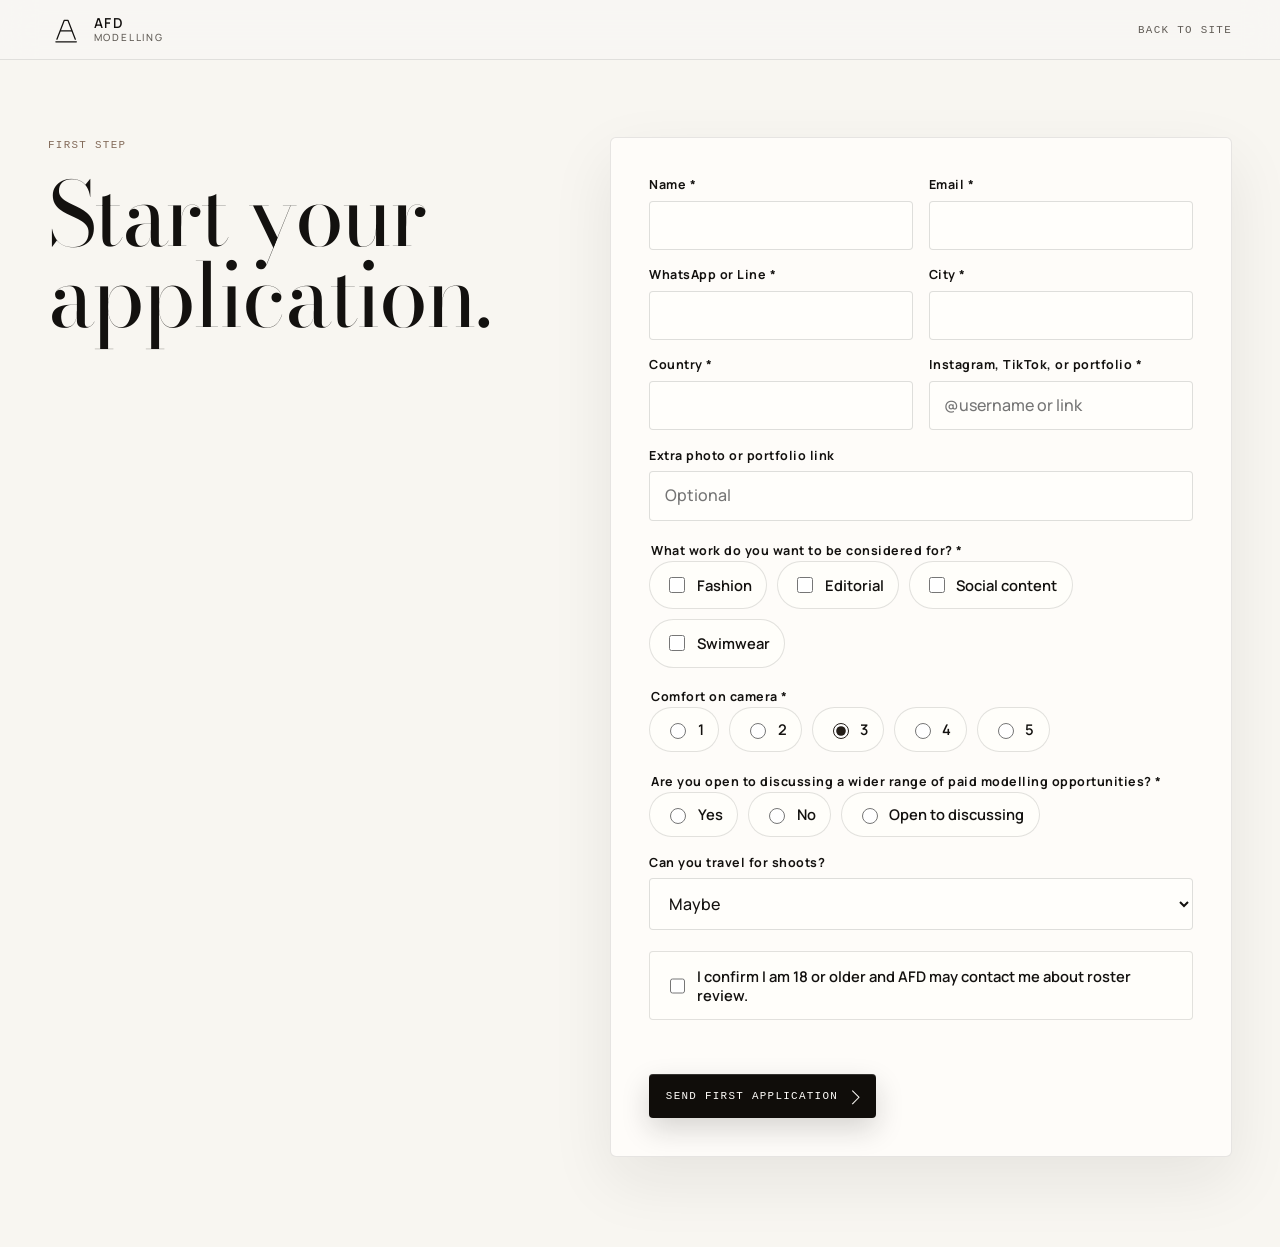
==== apply/index.html @ dd289fd5 "Remove application footnote" ====
<!doctype html>
<html lang="en">
  <head>
    <meta charset="utf-8" />
    <meta name="viewport" content="width=device-width, initial-scale=1" />
    <title>Start Your Application | AFD Modelling</title>
    <meta
      name="description"
      content="Start a short private application for the AFD Modelling roster. Takes about 60 seconds."
    />
    <meta property="og:title" content="Start Your Application | AFD Modelling" />
    <meta
      property="og:description"
      content="Send contact details, location, socials, and the modelling work you want to be considered for."
    />
    <meta property="og:type" content="website" />
    <script async src="https://www.googletagmanager.com/gtag/js?id=G-JN998S4FR6"></script>
    <script>
      window.dataLayer = window.dataLayer || [];
      function gtag() {
        dataLayer.push(arguments);
      }
      gtag("js", new Date());
      gtag("config", "G-JN998S4FR6");
    </script>
    <link rel="preconnect" href="https://fonts.googleapis.com" />
    <link rel="preconnect" href="https://fonts.gstatic.com" crossorigin />
    <link
      href="https://fonts.googleapis.com/css2?family=Bodoni+Moda:opsz,wght@6..96,500;6..96,600&family=Manrope:wght@400;500;600;700&display=swap"
      rel="stylesheet"
    />
    <link rel="stylesheet" href="../styles.css?v=lead-form" />
  </head>
  <body class="application-page">
    <a class="skip-link" href="#application-form">Skip to form</a>

    <header class="site-header" aria-label="Application navigation">
      <nav class="nav-shell application-nav">
        <a class="brand" href="../" aria-label="AFD Modelling home">
          <svg class="brand-mark" viewBox="0 0 64 64" aria-hidden="true">
            <path d="M17 50 31 14h7l14 36" />
            <path d="M24 34h21" />
            <path d="M15 55h39" />
          </svg>
          <span>
            <strong>AFD</strong>
            <small>Modelling</small>
          </span>
        </a>

        <div class="nav-actions">
          <a class="text-link" href="../">Back to site</a>
        </div>
      </nav>
    </header>

    <main class="application-shell">
      <section class="application-intro" aria-labelledby="apply-title">
        <p class="kicker">First step</p>
        <h1 id="apply-title">Start your application.</h1>
      </section>

      <section class="application-panel" aria-labelledby="form-title">
        <form
          id="application-form"
          class="lead-form"
          action="https://docs.google.com/forms/d/e/1FAIpQLSeE1DC8n8UpSep2PqP_bSqdcH5NI6pu5IWo3qezEb0fUZCfqw/formResponse"
          method="POST"
          target="afd-submit-frame"
          novalidate
        >
          <input type="hidden" name="fvv" value="1" />
          <input type="hidden" name="partialResponse" value='[null,null,"-738834209123340570"]' />
          <input type="hidden" name="pageHistory" value="0" />
          <input type="hidden" name="fbzx" value="-738834209123340570" />
          <input type="hidden" name="submissionTimestamp" value="-1" />
          <input type="hidden" name="entry.1042708588" value="Yes" />
          <input type="hidden" name="entry.1062810293" data-location-field />
          <input type="hidden" name="entry.1720834154_sentinel" />

          <div class="field-grid">
            <label class="form-field">
              <span>Name *</span>
              <input name="entry.1805060100" autocomplete="name" required />
            </label>

            <label class="form-field">
              <span>Email *</span>
              <input name="entry.443918261" type="email" autocomplete="email" required />
            </label>

            <label class="form-field">
              <span>WhatsApp or Line *</span>
              <input name="entry.1389442767" autocomplete="tel" required />
            </label>

            <label class="form-field">
              <span>City *</span>
              <input name="city" autocomplete="address-level2" required />
            </label>

            <label class="form-field">
              <span>Country *</span>
              <input name="country" autocomplete="country-name" required />
            </label>

            <label class="form-field">
              <span>Instagram, TikTok, or portfolio *</span>
              <input name="entry.49493842" inputmode="url" placeholder="@username or link" required />
            </label>
          </div>

          <label class="form-field form-field-wide">
            <span>Extra photo or portfolio link</span>
            <input name="entry.266439194" inputmode="url" placeholder="Optional" />
          </label>

          <fieldset class="choice-field">
            <legend>What work do you want to be considered for? *</legend>
            <label><input type="checkbox" name="entry.1720834154" value="Fashion" /> Fashion</label>
            <label><input type="checkbox" name="entry.1720834154" value="Editorial" /> Editorial</label>
            <label><input type="checkbox" name="entry.1720834154" value="Social media influencer videos" /> Social content</label>
            <label><input type="checkbox" name="entry.1720834154" value="Swimwear" /> Swimwear</label>
          </fieldset>

          <fieldset class="choice-field compact-choice">
            <legend>Comfort on camera *</legend>
            <label><input type="radio" name="entry.1772006111" value="1" required /> 1</label>
            <label><input type="radio" name="entry.1772006111" value="2" /> 2</label>
            <label><input type="radio" name="entry.1772006111" value="3" checked /> 3</label>
            <label><input type="radio" name="entry.1772006111" value="4" /> 4</label>
            <label><input type="radio" name="entry.1772006111" value="5" /> 5</label>
          </fieldset>

          <fieldset class="choice-field discussion-choice">
            <legend>Are you open to discussing a wider range of paid modelling opportunities? *</legend>
            <label><input type="radio" name="wider_opportunities" value="Yes" required /> Yes</label>
            <label><input type="radio" name="wider_opportunities" value="No" /> No</label>
            <label><input type="radio" name="wider_opportunities" value="Open to discussing" /> Open to discussing</label>
          </fieldset>

          <label class="form-field form-field-wide">
            <span>Can you travel for shoots?</span>
            <select name="entry.895753629">
              <option value="Maybe">Maybe</option>
              <option value="Yes">Yes</option>
              <option value="No">No</option>
            </select>
          </label>

          <label class="consent-check">
            <input type="checkbox" name="age_confirmed" required />
            <span>I confirm I am 18 or older and AFD may contact me about roster review.</span>
          </label>

          <p class="form-error" id="form-error" role="alert"></p>

          <button class="button form-submit" type="submit">Send first application</button>
        </form>

        <div class="form-success" id="form-success" aria-live="polite" hidden>
          <p class="kicker">Application sent</p>
          <h2>We have your first details.</h2>
          <p>If your look fits the roster, AFD will contact you privately for the next step.</p>
          <a class="text-link" href="../">Return to site</a>
        </div>

        <iframe class="submit-frame" name="afd-submit-frame" title="Application submission"></iframe>
      </section>
    </main>

    <script src="apply.js?v=lead-form"></script>
  </body>
</html>
---- styles.css ----
:root {
  --canvas: oklch(0.972 0.007 86);
  --paper: oklch(0.995 0.004 86);
  --ink: oklch(0.18 0.006 70);
  --muted: oklch(0.48 0.011 72);
  --soft: oklch(0.9 0.012 82);
  --line: rgba(22, 22, 22, 0.1);
  --accent: oklch(0.55 0.04 57);
  --serif: "Bodoni Moda", Didot, "Bodoni 72", Georgia, serif;
  --sans: "Manrope", ui-sans-serif, system-ui, -apple-system, BlinkMacSystemFont, "Segoe UI", sans-serif;
  --mono: "SF Mono", "JetBrains Mono", ui-monospace, monospace;
  --ease: cubic-bezier(0.16, 1, 0.3, 1);
}

* {
  box-sizing: border-box;
}

html {
  overflow-x: clip;
  scroll-behavior: smooth;
}

body {
  min-width: 320px;
  margin: 0;
  overflow-x: clip;
  background: var(--canvas);
  color: var(--ink);
  font-family: var(--sans);
  letter-spacing: 0;
}

a {
  color: inherit;
  text-decoration: none;
}

img {
  display: block;
  width: 100%;
  height: 100%;
  object-fit: cover;
}

svg {
  display: block;
}

.skip-link {
  position: fixed;
  top: 1rem;
  left: 1rem;
  z-index: 40;
  transform: translateY(-150%);
  border: 1px solid var(--line);
  border-radius: 4px;
  background: var(--paper);
  color: var(--ink);
  padding: 0.75rem 1rem;
  transition: transform 240ms var(--ease);
}

.skip-link:focus {
  transform: translateY(0);
}

.site-header {
  position: sticky;
  top: 0;
  z-index: 15;
  border-bottom: 1px solid var(--line);
  background: rgba(248, 247, 243, 0.9);
  backdrop-filter: blur(16px);
  transition:
    background-color 420ms var(--ease),
    border-color 420ms var(--ease),
    box-shadow 420ms var(--ease);
}

.site-header.is-scrolled {
  border-bottom-color: rgba(22, 22, 22, 0.16);
  background: rgba(248, 247, 243, 0.96);
  box-shadow: 0 0.75rem 2rem rgba(22, 22, 22, 0.055);
}

.nav-shell {
  display: grid;
  grid-template-columns: auto 1fr auto;
  gap: clamp(1rem, 3vw, 2.5rem);
  align-items: center;
  width: min(1440px, 100%);
  margin: 0 auto;
  padding: 0.8rem clamp(1rem, 4vw, 3rem);
}

.brand {
  display: inline-flex;
  min-width: 0;
  align-items: center;
  gap: 0.75rem;
  transition:
    color 260ms var(--ease),
    opacity 260ms var(--ease);
}

.brand-mark {
  width: 2.1rem;
  height: 2.1rem;
  flex: 0 0 auto;
  fill: none;
  stroke: currentColor;
  stroke-width: 2.4;
  stroke-linecap: round;
  stroke-linejoin: round;
  transition: transform 360ms var(--ease);
}

.brand:hover .brand-mark,
.brand:focus-visible .brand-mark {
  transform: translateY(-1px);
}

.brand-mark path {
  stroke-dasharray: 88;
  stroke-dashoffset: 88;
  animation: mark-draw 1150ms var(--ease) forwards;
}

.brand-mark path:nth-child(2) {
  animation-delay: 120ms;
}

.brand-mark path:nth-child(3) {
  animation-delay: 210ms;
}

.brand span {
  display: grid;
  line-height: 1;
}

.brand strong {
  font-size: 0.86rem;
  font-weight: 600;
  letter-spacing: 0.12em;
}

.brand small {
  margin-top: 0.18rem;
  color: var(--muted);
  font-size: 0.62rem;
  font-weight: 500;
  letter-spacing: 0.18em;
  text-transform: uppercase;
}

.nav-links,
.nav-actions {
  display: flex;
  align-items: center;
  gap: clamp(1rem, 2.4vw, 2rem);
}

.nav-links {
  justify-content: center;
}

.nav-links a,
.nav-cta,
.language-control span,
.language-control select,
.text-link,
.button,
.kicker,
.info-row > span {
  font-family: var(--mono);
  font-size: 0.68rem;
  font-weight: 500;
  letter-spacing: 0.12em;
  text-transform: uppercase;
}

.nav-links a,
.text-link {
  background-image: linear-gradient(currentColor, currentColor);
  background-position: 0 100%;
  background-repeat: no-repeat;
  background-size: 0 1px;
  color: var(--muted);
  transition:
    background-size 280ms var(--ease),
    color 220ms var(--ease);
}

.nav-links a:hover,
.nav-links a:focus-visible,
.text-link:hover,
.text-link:focus-visible {
  background-size: 100% 1px;
  color: var(--ink);
}

.nav-actions {
  justify-content: end;
}

.language-control {
  display: inline-flex;
  align-items: center;
  gap: 0.6rem;
  color: var(--muted);
}

.language-control select {
  min-width: 7rem;
  border: 1px solid var(--line);
  border-radius: 4px;
  background: rgba(255, 255, 255, 0.58);
  color: var(--ink);
  padding: 0.55rem 1.85rem 0.55rem 0.7rem;
  appearance: none;
  background-image:
    linear-gradient(45deg, transparent 50%, currentColor 50%),
    linear-gradient(135deg, currentColor 50%, transparent 50%);
  background-position:
    calc(100% - 15px) 50%,
    calc(100% - 10px) 50%;
  background-size: 5px 5px, 5px 5px;
  background-repeat: no-repeat;
  transition:
    background-color 240ms var(--ease),
    border-color 240ms var(--ease),
    box-shadow 240ms var(--ease),
    transform 240ms var(--ease);
}

.language-control select:hover,
.language-control select:focus-visible {
  border-color: rgba(22, 22, 22, 0.26);
  background-color: rgba(255, 255, 251, 0.9);
  box-shadow: 0 0.5rem 1.35rem rgba(22, 22, 22, 0.07);
  transform: translateY(-1px);
}

.nav-cta,
.button {
  display: inline-flex;
  position: relative;
  align-items: center;
  justify-content: center;
  min-height: 2.75rem;
  border: 1px solid oklch(0.13 0.008 70);
  border-radius: 4px;
  background-color: oklch(0.16 0.008 70);
  background-image: linear-gradient(
    115deg,
    transparent 0%,
    transparent 38%,
    rgba(255, 255, 251, 0.18) 49%,
    transparent 60%,
    transparent 100%
  );
  background-position: 130% 0;
  background-size: 260% 100%;
  color: var(--paper);
  gap: 0.7rem;
  isolation: isolate;
  overflow: hidden;
  padding: 0.86rem 1.05rem;
  box-shadow:
    0 0.7rem 1.7rem rgba(22, 22, 22, 0.17),
    inset 0 1px 0 rgba(255, 255, 251, 0.16);
  transition:
    background-position 520ms var(--ease),
    transform 220ms var(--ease),
    background-color 220ms var(--ease),
    border-color 220ms var(--ease),
    box-shadow 220ms var(--ease),
    color 220ms var(--ease);
  will-change: transform;
}

.nav-cta::after,
.button::after {
  display: inline-block;
  width: 0.55rem;
  height: 0.55rem;
  border-top: 1px solid currentColor;
  border-right: 1px solid currentColor;
  content: "";
  transform: translate(-0.08rem, 0.08rem) rotate(45deg);
  transition: transform 220ms var(--ease);
  will-change: transform;
}

.nav-cta:hover,
.nav-cta:focus-visible,
.button:hover,
.button:focus-visible {
  border-color: oklch(0.24 0.015 70);
  background-color: oklch(0.24 0.015 70);
  background-position: -45% 0;
  box-shadow:
    0 1rem 2.4rem rgba(22, 22, 22, 0.22),
    inset 0 1px 0 rgba(255, 255, 251, 0.2);
  transform: translateY(-1px);
}

.nav-cta:hover::after,
.nav-cta:focus-visible::after,
.button:hover::after,
.button:focus-visible::after {
  transform: translate(0.02rem, -0.02rem) rotate(45deg);
}

.nav-cta:active,
.button:active {
  transform: translateY(0) scale(0.98);
}

.form-pending {
  cursor: not-allowed;
}

button {
  font: inherit;
}

main {
  width: 100%;
}

.hero,
.point-of-view,
.split-section,
.process,
.final-cta,
.site-footer {
  width: min(1440px, 100%);
  margin: 0 auto;
  padding-right: clamp(1rem, 4vw, 3rem);
  padding-left: clamp(1rem, 4vw, 3rem);
}

.hero {
  display: grid;
  grid-template-columns: minmax(0, 0.86fr) minmax(0, 1.14fr);
  gap: clamp(2.5rem, 7vw, 9rem);
  align-items: center;
  min-height: auto;
  padding-top: clamp(0.95rem, 2.2vw, 2.4rem);
  padding-bottom: clamp(2.4rem, 5vw, 4.8rem);
}

.hero-copy {
  max-width: 43rem;
  min-width: 0;
}

.kicker {
  margin: 0 0 1.2rem;
  color: var(--accent);
}

h1,
h2,
h3,
p {
  margin-top: 0;
}

h1,
h2 {
  font-family: var(--serif);
  font-weight: 400;
  letter-spacing: -0.025em;
  text-wrap: balance;
}

h1 {
  max-width: 11.5ch;
  margin-bottom: 1.25rem;
  font-size: clamp(3.65rem, 6.9vw, 7.25rem);
  line-height: 0.92;
}

h2 {
  max-width: 12ch;
  margin-bottom: 0;
  font-size: clamp(3.25rem, 6.8vw, 7.2rem);
  line-height: 0.9;
}

h3 {
  margin-bottom: 0.45rem;
  font-size: clamp(1.25rem, 1.6vw, 1.65rem);
  font-weight: 500;
  letter-spacing: 0;
  line-height: 1.12;
}

p {
  color: var(--muted);
  font-size: clamp(1rem, 1.2vw, 1.16rem);
  line-height: 1.65;
  text-wrap: pretty;
}

.hero-text {
  max-width: 38rem;
  margin-bottom: 0;
}

.hero-actions {
  display: flex;
  flex-wrap: wrap;
  gap: 1.1rem;
  align-items: center;
  margin-top: 1.35rem;
}

.hero-media {
  --pointer-x: 0px;
  --pointer-y: 0px;
  position: relative;
  height: clamp(30rem, 60vw, 42rem);
  overflow: hidden;
  border-radius: 4px;
  background: var(--soft);
  box-shadow: 0 1.6rem 3.5rem rgba(22, 22, 22, 0.08);
  transition: box-shadow 520ms var(--ease);
}

.hero-media img {
  filter: saturate(0.84) contrast(1.05);
  transform: translate3d(var(--pointer-x), var(--pointer-y), 0) scale(1.03);
  transition:
    filter 720ms var(--ease),
    transform 720ms var(--ease);
  object-position: 50% 42%;
  will-change: transform;
}

.hero-media:hover,
.hero-media:focus-within {
  box-shadow: 0 2rem 4.2rem rgba(22, 22, 22, 0.11);
}

.hero-media:hover img,
.hero-media:focus-within img {
  filter: saturate(0.9) contrast(1.08);
  transform: translate3d(var(--pointer-x), var(--pointer-y), 0) scale(1.045);
}

.hero-facts {
  display: grid;
  grid-template-columns: repeat(4, minmax(0, 1fr));
  gap: 1px;
  width: 100%;
  max-width: 43rem;
  margin-top: 1.45rem;
  border: 1px solid var(--line);
  background: var(--line);
}

.hero-facts span,
.cta-requirements span {
  display: flex;
  position: relative;
  min-width: 0;
  min-height: 3.05rem;
  align-items: center;
  justify-content: center;
  background: rgba(255, 255, 251, 0.54);
  color: var(--ink);
  font-family: var(--mono);
  font-size: 0.59rem;
  font-weight: 500;
  letter-spacing: 0.1em;
  line-height: 1.35;
  overflow-wrap: anywhere;
  padding: 0.2rem 0.45rem;
  text-align: center;
  text-transform: uppercase;
  transition:
    background-color 280ms var(--ease),
    color 280ms var(--ease),
    transform 280ms var(--ease);
}

.point-of-view {
  display: grid;
  grid-template-columns: minmax(0, 0.74fr) minmax(0, 1.26fr);
  gap: clamp(2rem, 6vw, 7rem);
  align-items: start;
  padding-top: clamp(4rem, 8vw, 8rem);
  padding-bottom: clamp(6rem, 11vw, 11rem);
}

.pov-copy {
  position: sticky;
  top: 7rem;
  align-self: start;
  max-width: 34rem;
}

.pov-copy h2 {
  max-width: 9.6ch;
  margin-bottom: 1.25rem;
}

.pov-copy p {
  margin-bottom: 1.5rem;
}

.image-strip {
  display: grid;
  grid-template-columns: 1fr 0.82fr;
  gap: 1px;
  width: 100%;
  margin: 0;
  border: 1px solid var(--line);
  background: var(--line);
}

.image-strip figure {
  position: relative;
  height: clamp(17rem, 24vw, 28rem);
  margin: 0;
  overflow: hidden;
  background: var(--soft);
}

.image-strip figure:first-child {
  grid-column: span 2;
  height: clamp(18rem, 28vw, 32rem);
}

.image-strip figure:nth-child(2),
.image-strip figure:nth-child(3) {
  height: clamp(17rem, 26vw, 30rem);
}

.image-strip figure:nth-child(4) {
  grid-column: span 2;
  height: clamp(17rem, 27vw, 31rem);
}

.image-strip img,
.process-image img {
  filter: saturate(0.82) contrast(1.04);
  transform: scale(1.01);
  transition:
    filter 700ms var(--ease),
    transform 700ms var(--ease);
  will-change: transform;
}

.image-strip figure:nth-child(1) img {
  object-position: 70% 50%;
}

.image-strip figure:nth-child(2) img {
  object-position: 50% 24%;
}

.image-strip figure:nth-child(3) img {
  object-position: 50% 36%;
}

.image-strip figure:nth-child(4) img {
  object-position: 50% 44%;
}

.split-section {
  display: grid;
  grid-template-columns: minmax(0, 0.9fr) minmax(0, 1.1fr);
  gap: clamp(2.5rem, 7vw, 8rem);
  align-items: start;
  padding-top: clamp(6rem, 12vw, 12rem);
  padding-bottom: clamp(5rem, 10vw, 10rem);
}

.section-copy {
  position: sticky;
  top: 7rem;
  min-width: 0;
}

#standards .section-copy {
  top: 50vh;
}

#standards .section-copy.reveal {
  transform: translateY(calc(-50% + var(--reveal-y)));
}

.row-list,
.steps,
.privacy-note ul {
  margin: 0;
  padding: 0;
  list-style: none;
}

.row-list {
  border-top: 1px solid var(--line);
}

.info-row {
  display: grid;
  grid-template-columns: 4rem minmax(0, 1fr);
  gap: clamp(1rem, 3vw, 2.5rem);
  border-bottom: 1px solid var(--line);
  padding: clamp(1.5rem, 3vw, 2.35rem) 0;
  transition:
    background-color 300ms var(--ease),
    transform 300ms var(--ease);
}

.info-row > span {
  color: var(--accent);
}

.info-row p,
.steps p,
.privacy-note p,
.final-cta p,
.site-footer p {
  max-width: 44rem;
  margin-bottom: 0;
}

.process {
  display: grid;
  grid-template-columns: minmax(0, 0.82fr) minmax(0, 1.18fr);
  gap: clamp(2.5rem, 7vw, 8rem);
  align-items: center;
  padding-top: clamp(3rem, 7vw, 7rem);
  padding-bottom: clamp(6rem, 12vw, 12rem);
}

.process-image {
  height: clamp(34rem, 58vw, 52rem);
  overflow: hidden;
  border-radius: 4px;
  background: var(--soft);
  box-shadow: 0 1.5rem 3.2rem rgba(22, 22, 22, 0.065);
}

.process-image img {
  object-position: 50% 18%;
}

.process-content h2 {
  margin-bottom: clamp(2rem, 4vw, 3.5rem);
}

.process-content,
.privacy-note {
  min-width: 0;
}

.steps {
  display: grid;
  gap: 0;
  border-top: 1px solid var(--line);
}

.steps li {
  display: grid;
  grid-template-columns: minmax(7rem, 0.35fr) minmax(0, 1fr);
  gap: 1rem;
  border-bottom: 1px solid var(--line);
  padding: 1.25rem 0;
  transition:
    background-color 300ms var(--ease),
    transform 300ms var(--ease);
}

.steps span {
  color: var(--ink);
  font-weight: 500;
}

.privacy-note {
  border-top: 1px solid var(--line);
  padding-top: 1.5rem;
}

.privacy-note ul {
  display: grid;
  gap: 0;
  margin-top: 2rem;
  border-top: 1px solid var(--line);
}

.privacy-note li {
  border-bottom: 1px solid var(--line);
  padding: 1rem 0;
  color: var(--ink);
  font-size: clamp(1rem, 1.2vw, 1.12rem);
  transition:
    color 300ms var(--ease),
    transform 300ms var(--ease);
}

.final-cta {
  display: grid;
  justify-items: start;
  border-top: 1px solid var(--line);
  padding-top: clamp(4rem, 9vw, 8rem);
  padding-bottom: clamp(4rem, 9vw, 8rem);
}

.final-cta h2 {
  max-width: 13ch;
  margin-bottom: 1.4rem;
}

.final-cta p {
  margin-bottom: 2rem;
}

.cta-requirements {
  display: grid;
  grid-template-columns: repeat(3, minmax(0, 1fr));
  width: min(36rem, 100%);
  margin: 0 0 1.5rem;
  border: 1px solid var(--line);
  background: var(--line);
}

.site-footer {
  display: flex;
  justify-content: space-between;
  gap: 2rem;
  align-items: center;
  border-top: 1px solid var(--line);
  padding-top: 2rem;
  padding-bottom: 2rem;
}

.site-footer p {
  max-width: 28rem;
  text-align: right;
}

.application-page {
  background: var(--canvas);
}

.application-nav {
  grid-template-columns: auto 1fr;
}

.application-shell {
  display: grid;
  grid-template-columns: minmax(0, 0.78fr) minmax(28rem, 1fr);
  gap: clamp(2rem, 6vw, 7rem);
  width: min(1440px, 100%);
  margin: 0 auto;
  padding: clamp(2.5rem, 6vw, 6.5rem) clamp(1rem, 4vw, 3rem) clamp(4rem, 7vw, 7rem);
}

.application-intro {
  position: sticky;
  top: 7rem;
  align-self: start;
  max-width: 39rem;
}

.application-intro h1 {
  max-width: 9.4ch;
}

.application-intro p {
  max-width: 34rem;
}

.application-facts {
  display: grid;
  grid-template-columns: repeat(3, minmax(0, 1fr));
  gap: 1px;
  margin-top: 1.6rem;
  border: 1px solid var(--line);
  background: var(--line);
}

.application-facts span {
  display: grid;
  min-height: 3.1rem;
  place-items: center;
  background: rgba(255, 255, 251, 0.6);
  color: var(--ink);
  font-family: var(--mono);
  font-size: 0.58rem;
  letter-spacing: 0.1em;
  line-height: 1.35;
  padding: 0.25rem 0.4rem;
  text-align: center;
  text-transform: uppercase;
}

.application-panel {
  border: 1px solid var(--line);
  border-radius: 6px;
  background: oklch(0.992 0.004 86);
  box-shadow: 0 1.5rem 4rem rgba(22, 22, 22, 0.08);
  padding: clamp(1.25rem, 3vw, 2.7rem);
}

.form-heading {
  margin-bottom: clamp(1.4rem, 3vw, 2.4rem);
}

.form-heading h2,
.form-success h2 {
  max-width: 10ch;
  margin-bottom: 0.7rem;
  font-size: clamp(2.35rem, 4.2vw, 4.7rem);
  line-height: 0.94;
}

.form-heading p,
.form-footnote,
.form-success p {
  max-width: 42rem;
}

.lead-form {
  display: grid;
  gap: 1.05rem;
}

.field-grid {
  display: grid;
  grid-template-columns: repeat(2, minmax(0, 1fr));
  gap: 1rem;
}

.form-field,
.choice-field,
.consent-check {
  min-width: 0;
}

.form-field {
  display: grid;
  gap: 0.45rem;
}

.form-field-wide {
  width: 100%;
}

.form-field span,
.choice-field legend {
  color: var(--ink);
  font-size: 0.78rem;
  font-weight: 700;
  letter-spacing: 0.04em;
}

.form-field input,
.form-field select {
  width: 100%;
  min-height: 3rem;
  border: 1px solid rgba(22, 22, 22, 0.14);
  border-radius: 4px;
  background: rgba(255, 255, 251, 0.74);
  color: var(--ink);
  font: 500 1rem/1.35 var(--sans);
  padding: 0.82rem 0.9rem;
  transition:
    border-color 180ms var(--ease),
    background-color 180ms var(--ease),
    box-shadow 180ms var(--ease);
}

.form-field input:focus,
.form-field select:focus {
  outline: none;
  border-color: rgba(22, 22, 22, 0.34);
  background: var(--paper);
  box-shadow: 0 0 0 3px rgba(95, 76, 55, 0.12);
}

.choice-field {
  display: flex;
  flex-wrap: wrap;
  gap: 0.65rem;
  border: 0;
  margin: 0.25rem 0 0;
  padding: 0;
}

.choice-field legend {
  width: 100%;
  margin-bottom: 0.1rem;
}

.choice-field label,
.consent-check {
  display: inline-flex;
  align-items: center;
  gap: 0.55rem;
  border: 1px solid rgba(22, 22, 22, 0.12);
  border-radius: 999px;
  background: rgba(255, 255, 251, 0.62);
  color: var(--ink);
  cursor: pointer;
  font-size: 0.92rem;
  font-weight: 600;
  line-height: 1.25;
  padding: 0.76rem 0.9rem;
  transition:
    border-color 180ms var(--ease),
    background-color 180ms var(--ease),
    transform 180ms var(--ease);
}

.choice-field label:hover,
.consent-check:hover {
  border-color: rgba(22, 22, 22, 0.24);
  background: var(--paper);
  transform: translateY(-1px);
}

.choice-field input,
.consent-check input {
  width: 1rem;
  height: 1rem;
  accent-color: oklch(0.24 0.015 70);
}

.compact-choice label {
  min-width: 3.1rem;
  justify-content: center;
}

.consent-check {
  border-radius: 4px;
  margin-top: 0.25rem;
  padding: 0.95rem;
}

.form-error {
  min-height: 1.4rem;
  margin: -0.15rem 0 0;
  color: oklch(0.42 0.11 28);
  font-size: 0.9rem;
  line-height: 1.45;
}

.form-submit {
  width: fit-content;
  border: 0;
  cursor: pointer;
}

.form-submit:disabled {
  cursor: wait;
  opacity: 0.72;
}

.form-footnote {
  margin: -0.2rem 0 0;
  font-size: 0.9rem;
}

.form-success {
  padding: clamp(1rem, 2vw, 2rem) 0;
}

.submit-frame {
  position: absolute;
  width: 1px;
  height: 1px;
  border: 0;
  opacity: 0;
  pointer-events: none;
}

.reveal {
  --reveal-y: 0.9rem;
  opacity: 0;
  transform: translate3d(0, var(--reveal-y), 0);
  transition:
    opacity 620ms var(--ease),
    transform 620ms var(--ease);
  transition-delay: var(--reveal-delay, 0ms);
}

.reveal.is-visible {
  --reveal-y: 0rem;
  opacity: 1;
  transform: translate3d(0, var(--reveal-y), 0);
}

.type-intro {
  --type-stagger: 52ms;
  --type-blur: 13px;
  --type-y: 0.82em;
  --type-track: 0.055em;
}

.type-intro .type-line {
  display: block;
  overflow: visible;
}

.type-intro.is-type-lines .type-line {
  white-space: nowrap;
}

.type-intro .type-unit {
  display: inline-block;
  margin-block: -0.16em;
  opacity: 0;
  padding-block: 0.16em;
  filter: blur(var(--type-blur));
  letter-spacing: var(--type-track);
  transform: translate3d(0, var(--type-y), 0);
  transition:
    opacity 820ms var(--ease),
    filter 900ms var(--ease),
    letter-spacing 900ms var(--ease),
    transform 900ms var(--ease);
  transition-delay: calc(var(--type-delay, 0ms) + (var(--unit-index, 0) * var(--type-stagger)));
  will-change: opacity, filter, transform;
}

.type-intro.is-type-visible .type-unit {
  opacity: 1;
  filter: blur(0);
  letter-spacing: inherit;
  transform: translate3d(0, 0, 0);
}

.type-intro.is-type-chars {
  --type-stagger: 18ms;
  --type-blur: 8px;
  --type-y: 0.48em;
  --type-track: 0.11em;
}

.type-intro.is-type-chars .type-line {
  display: inline;
  overflow: visible;
}

.type-intro.is-type-chars .type-unit {
  transform: translate3d(0.08em, var(--type-y), 0);
}

.type-intro.is-type-chars.is-type-visible .type-unit {
  transform: translate3d(0, 0, 0);
}

.hero-media,
.image-strip,
.privacy-note {
  --reveal-delay: 120ms;
}

.process-content,
.final-cta {
  --reveal-delay: 160ms;
}

.row-list .info-row:nth-child(2) {
  --reveal-delay: 70ms;
}

.row-list .info-row:nth-child(3) {
  --reveal-delay: 140ms;
}

.row-list .info-row:nth-child(4) {
  --reveal-delay: 210ms;
}

@media (hover: hover) and (pointer: fine) {
  .hero-facts span:hover,
  .cta-requirements span:hover {
    background: rgba(255, 255, 251, 0.82);
    transform: translateY(-2px);
  }

  .image-strip figure:hover img,
  .process-image:hover img {
    filter: saturate(0.9) contrast(1.08);
    transform: scale(1.045);
  }

  .info-row:hover,
  .steps li:hover {
    background: rgba(255, 255, 251, 0.34);
    transform: translateX(0.35rem);
  }

  .privacy-note li:hover {
    color: var(--accent);
    transform: translateX(0.35rem);
  }
}

@keyframes mark-draw {
  to {
    stroke-dashoffset: 0;
  }
}

:focus-visible {
  outline: 2px solid rgba(22, 22, 22, 0.46);
  outline-offset: 4px;
}

@media (max-width: 980px) {
  .nav-shell {
    grid-template-columns: auto 1fr;
  }

  .nav-links {
    display: none;
  }

  .hero,
  .point-of-view,
  .split-section,
  .process,
  .application-shell {
    grid-template-columns: 1fr;
  }

  .section-copy,
  .pov-copy,
  .application-intro {
    position: static;
  }

  #standards .section-copy.reveal {
    transform: none;
  }

  h1 {
    max-width: 11.5ch;
  }

  .image-strip {
    grid-template-columns: 1fr 1fr;
  }

  .image-strip figure:nth-child(2),
  .image-strip figure:nth-child(3) {
    height: clamp(18rem, 44vw, 30rem);
  }

  .image-strip figure:nth-child(4) {
    grid-column: span 2;
    height: clamp(18rem, 44vw, 30rem);
  }

  .application-shell {
    padding-top: 2.4rem;
  }

  .application-intro h1 {
    max-width: 10.5ch;
  }
}

@media (max-width: 700px) {
  .nav-shell {
    display: grid;
    grid-template-columns: minmax(0, auto) minmax(0, 1fr);
    justify-content: space-between;
    align-items: center;
    gap: 0.75rem;
    padding: 0.7rem 0.85rem;
  }

  .brand small,
  .language-control span {
    display: none;
  }

  .nav-actions {
    display: flex;
    flex: 0 0 auto;
    justify-self: end;
    max-width: 100%;
    gap: 0.45rem;
    margin-left: 0;
    min-width: 0;
  }

  .language-control {
    display: inline-flex;
    flex: 0 0 auto;
  }

  .language-control select {
    min-width: 4.85rem;
    max-width: 4.85rem;
    padding: 0.5rem 1.2rem 0.5rem 0.55rem;
    background-position:
      calc(100% - 11px) 50%,
      calc(100% - 7px) 50%;
    font-size: 0.58rem;
  }

  .nav-cta {
    display: inline-flex;
    flex: 0 0 auto;
    max-width: none;
    min-height: 2.2rem;
    min-width: 5.35rem;
    gap: 0.42rem;
    padding: 0.6rem 0.62rem;
    font-size: 0.54rem;
    white-space: nowrap;
  }

  .nav-cta::after {
    width: 0.48rem;
    height: 0.48rem;
    flex: 0 0 auto;
  }

  .hero,
  .point-of-view,
  .split-section,
  .process,
  .application-shell,
  .final-cta,
  .site-footer {
    padding-right: 1rem;
    padding-left: 1rem;
  }

  .hero {
    min-height: auto;
    padding-top: 1.25rem;
    padding-bottom: 3rem;
  }

  .application-page {
    background: var(--canvas);
  }

  .application-shell {
    gap: 2rem;
    padding-bottom: 3rem;
  }

  .application-panel {
    padding: 1rem;
  }

  .application-facts,
  .field-grid {
    grid-template-columns: 1fr;
  }

  .form-heading h2,
  .form-success h2 {
    max-width: 11ch;
    font-size: clamp(2.45rem, 12vw, 3.9rem);
  }

  .choice-field label,
  .consent-check {
    width: 100%;
  }

  .compact-choice label {
    width: auto;
    flex: 1 1 3.1rem;
  }

  .point-of-view {
    padding-top: 3rem;
    padding-bottom: 4.5rem;
  }

  h1 {
    max-width: 10.8ch;
    font-size: clamp(2.95rem, 13.2vw, 3.95rem);
    line-height: 0.94;
  }

  h2 {
    font-size: clamp(3.25rem, 15vw, 4.9rem);
  }

  .hero-media {
    height: 30rem;
  }

  .hero-text {
    max-width: 21rem;
  }

  .hero-facts {
    grid-template-columns: 1fr 1fr;
    margin-top: 1.55rem;
  }

  .hero-facts span,
  .cta-requirements span {
    min-height: 3rem;
    font-size: 0.52rem;
    line-height: 1.35;
  }

  .hero-actions {
    flex-direction: column;
    align-items: flex-start;
    gap: 0.9rem;
    margin-top: 1.25rem;
  }

  .hero-actions .button {
    padding-right: 0.85rem;
    padding-left: 0.85rem;
  }

  .image-strip {
    width: 100%;
    grid-template-columns: 1fr;
  }

  .image-strip figure,
  .image-strip figure:first-child,
  .image-strip figure:nth-child(2),
  .image-strip figure:nth-child(3),
  .image-strip figure:nth-child(4) {
    grid-column: auto;
    height: 26rem;
  }

  .split-section,
  .process {
    padding-top: 4.5rem;
    padding-bottom: 4.5rem;
  }

  .info-row {
    grid-template-columns: 1fr;
    gap: 0.8rem;
  }

  .process-image {
    height: 31rem;
  }

  .steps li {
    grid-template-columns: 1fr;
    gap: 0.35rem;
  }

  .site-footer {
    display: grid;
  }

  .site-footer p {
    text-align: left;
  }

  .cta-requirements {
    grid-template-columns: 1fr;
  }

  .type-intro.is-type-lines {
    --type-track: 0;
  }

  .type-intro.is-type-lines .type-line {
    white-space: normal;
  }

  .type-intro.is-type-lines .type-unit {
    max-width: 100%;
    overflow-wrap: anywhere;
    white-space: normal;
  }
}

@media (max-width: 360px) {
  .brand span {
    display: none;
  }

  .nav-actions {
    gap: 0.35rem;
  }

  .language-control select {
    min-width: 4.85rem;
    max-width: 4.85rem;
  }
}

@media (prefers-reduced-motion: reduce) {
  *,
  *::before,
  *::after {
    scroll-behavior: auto !important;
    transition-duration: 0.01ms !important;
    animation-duration: 0.01ms !important;
    animation-iteration-count: 1 !important;
  }

  .reveal {
    opacity: 1;
    transform: none;
  }

  .type-intro .type-unit {
    opacity: 1;
    filter: none;
    letter-spacing: inherit;
    transform: none;
  }

  .brand-mark path {
    animation: none !important;
    stroke-dashoffset: 0;
  }

}
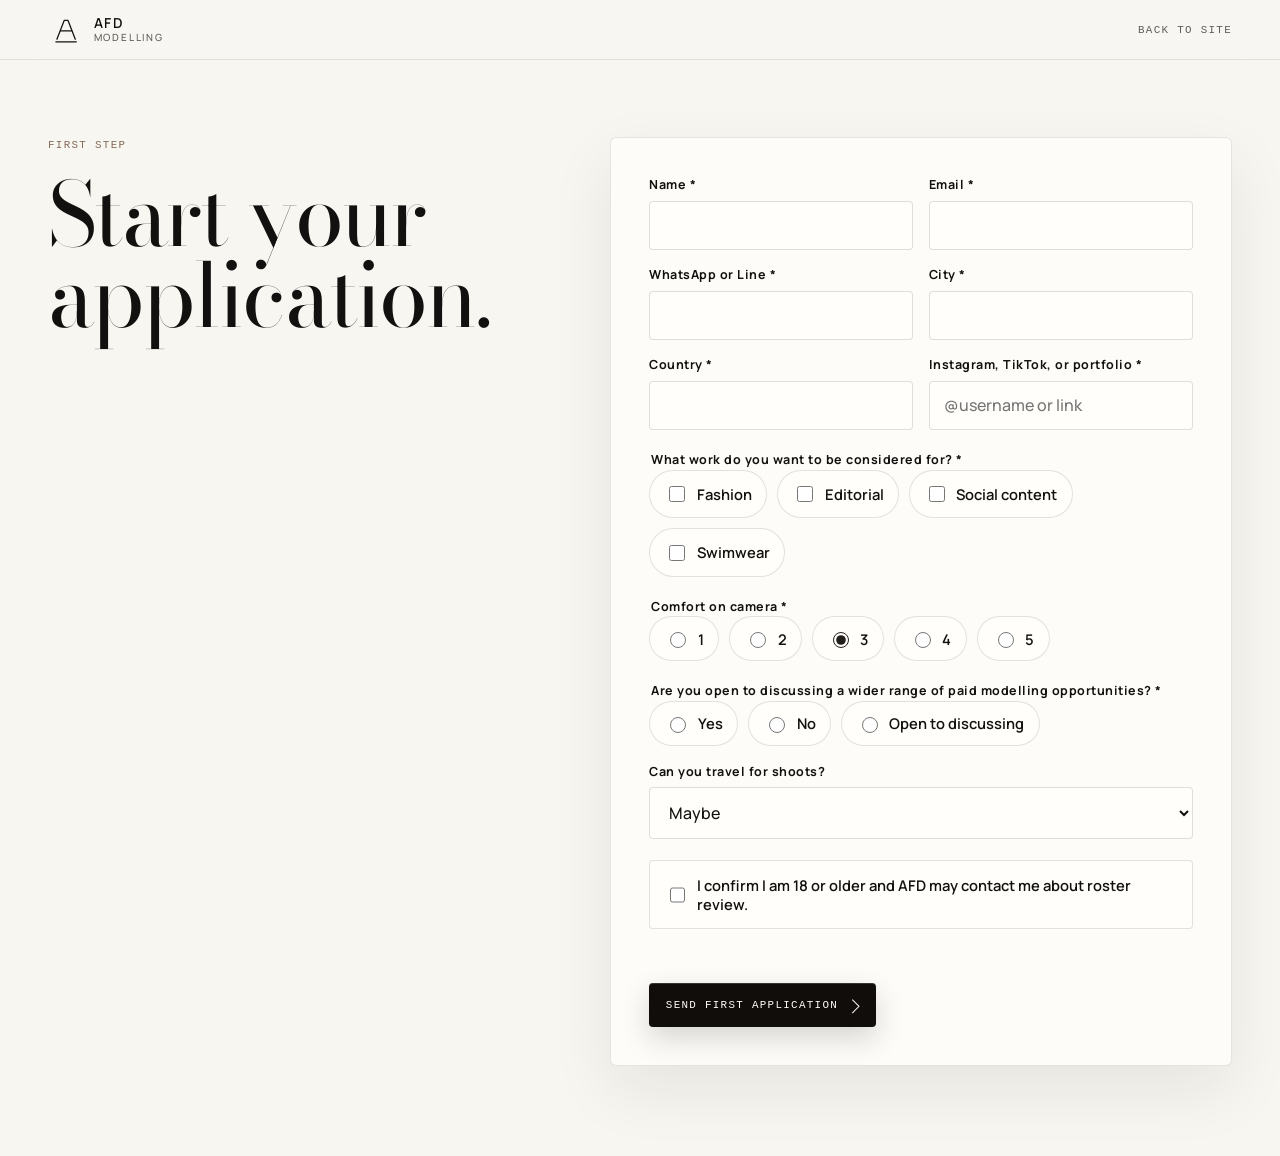
==== commit 01030228: "Remove optional portfolio field" ====
--- a/apply/index.html
+++ b/apply/index.html
@@ -76,6 +76,7 @@
           <input type="hidden" name="submissionTimestamp" value="-1" />
           <input type="hidden" name="entry.1042708588" value="Yes" />
           <input type="hidden" name="entry.1062810293" data-location-field />
+          <input type="hidden" name="entry.266439194" />
           <input type="hidden" name="entry.1720834154_sentinel" />
 
           <div class="field-grid">
@@ -109,11 +110,6 @@
               <input name="entry.49493842" inputmode="url" placeholder="@username or link" required />
             </label>
           </div>
-
-          <label class="form-field form-field-wide">
-            <span>Extra photo or portfolio link</span>
-            <input name="entry.266439194" inputmode="url" placeholder="Optional" />
-          </label>
 
           <fieldset class="choice-field">
             <legend>What work do you want to be considered for? *</legend>
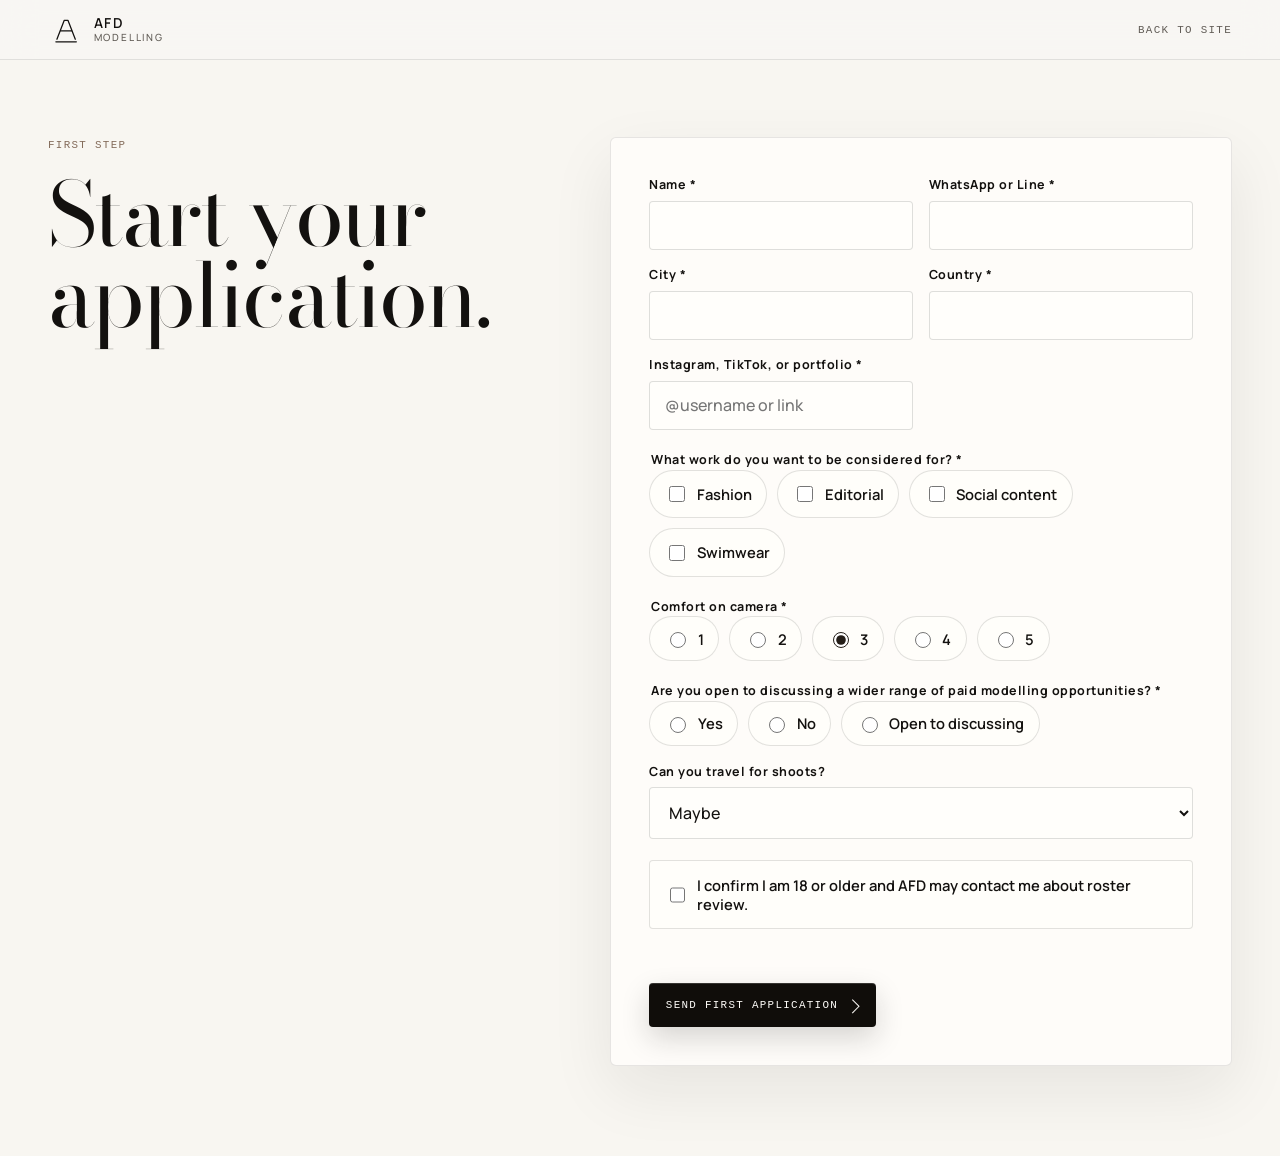
==== commit 72ecebe5: "Remove visible email field" ====
--- a/apply/index.html
+++ b/apply/index.html
@@ -75,6 +75,7 @@
           <input type="hidden" name="fbzx" value="-738834209123340570" />
           <input type="hidden" name="submissionTimestamp" value="-1" />
           <input type="hidden" name="entry.1042708588" value="Yes" />
+          <input type="hidden" name="entry.443918261" value="Not collected on website form" />
           <input type="hidden" name="entry.1062810293" data-location-field />
           <input type="hidden" name="entry.266439194" />
           <input type="hidden" name="entry.1720834154_sentinel" />
@@ -83,11 +84,6 @@
             <label class="form-field">
               <span>Name *</span>
               <input name="entry.1805060100" autocomplete="name" required />
-            </label>
-
-            <label class="form-field">
-              <span>Email *</span>
-              <input name="entry.443918261" type="email" autocomplete="email" required />
             </label>
 
             <label class="form-field">
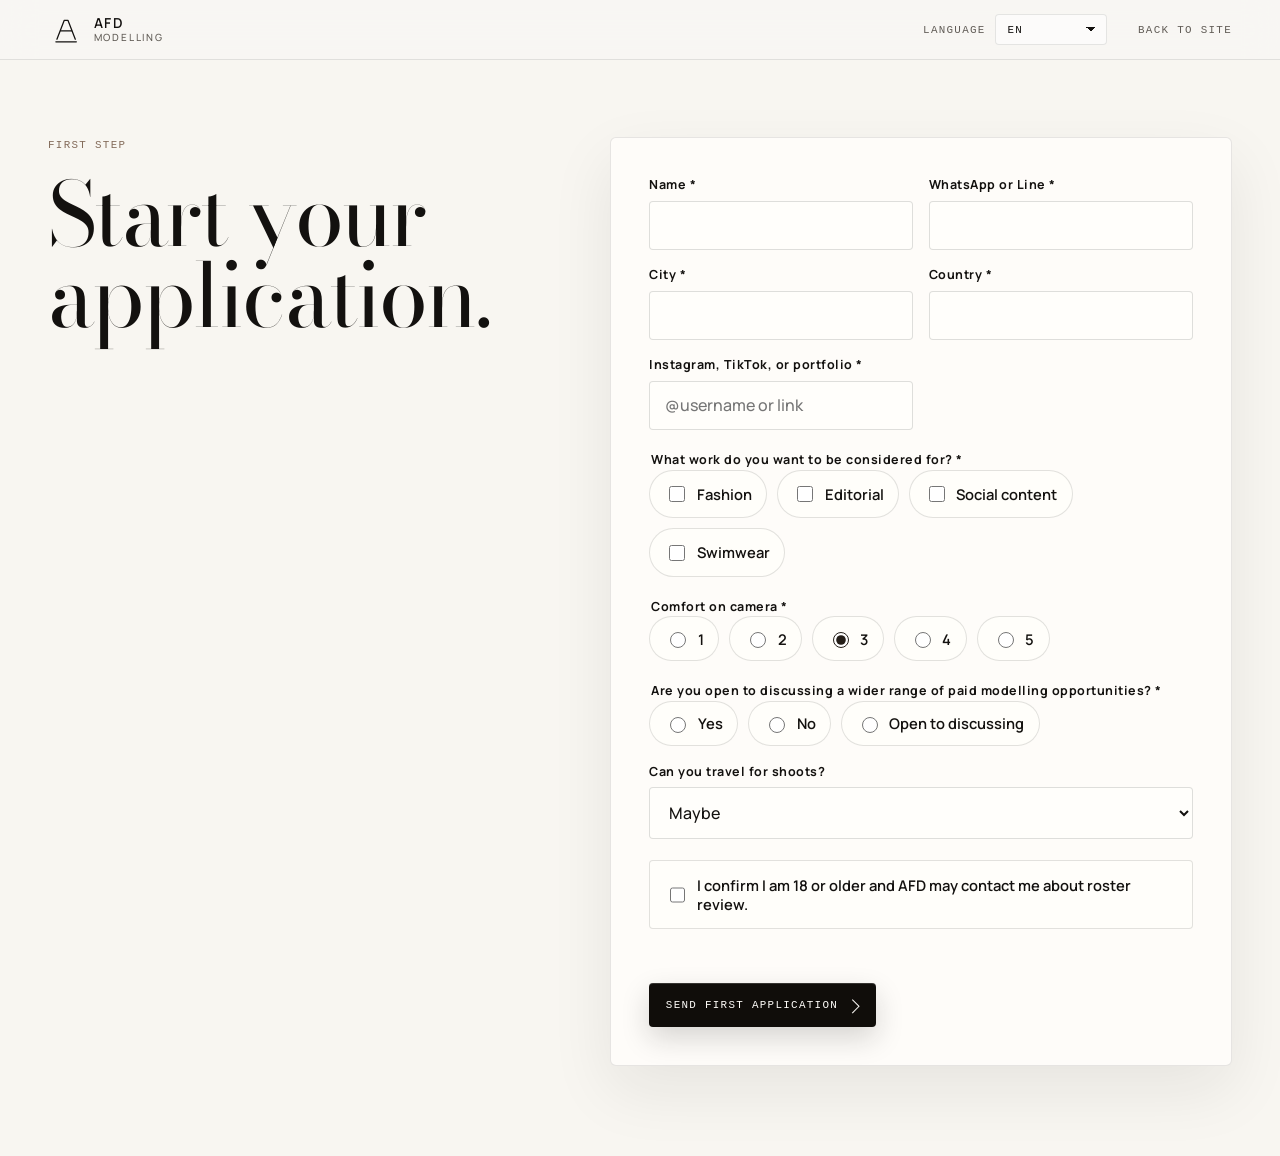
==== commit 4fe31737: "Add language switcher to application form" ====
--- a/apply/index.html
+++ b/apply/index.html
@@ -32,11 +32,11 @@
     <link rel="stylesheet" href="../styles.css?v=lead-form" />
   </head>
   <body class="application-page">
-    <a class="skip-link" href="#application-form">Skip to form</a>
+    <a class="skip-link" href="#application-form" data-i18n="skip">Skip to form</a>
 
-    <header class="site-header" aria-label="Application navigation">
+    <header class="site-header" aria-label="Application navigation" data-i18n-attr="aria-label:ariaApplicationNav">
       <nav class="nav-shell application-nav">
-        <a class="brand" href="../" aria-label="AFD Modelling home">
+        <a class="brand" href="../" aria-label="AFD Modelling home" data-i18n-attr="aria-label:ariaHome">
           <svg class="brand-mark" viewBox="0 0 64 64" aria-hidden="true">
             <path d="M17 50 31 14h7l14 36" />
             <path d="M24 34h21" />
@@ -49,18 +49,29 @@
         </a>
 
         <div class="nav-actions">
-          <a class="text-link" href="../">Back to site</a>
+          <label class="language-control">
+            <span data-i18n="languageLabel">Language</span>
+            <select id="language-select" aria-label="Select language" data-i18n-attr="aria-label:languageAria">
+              <option value="en">EN</option>
+              <option value="th">ไทย</option>
+              <option value="tl">Filipino</option>
+              <option value="km">ខ្មែរ</option>
+              <option value="es">Español</option>
+              <option value="ru">Русский</option>
+            </select>
+          </label>
+          <a class="text-link" href="../" data-i18n="backToSite">Back to site</a>
         </div>
       </nav>
     </header>
 
     <main class="application-shell">
       <section class="application-intro" aria-labelledby="apply-title">
-        <p class="kicker">First step</p>
-        <h1 id="apply-title">Start your application.</h1>
+        <p class="kicker" data-i18n="introKicker">First step</p>
+        <h1 id="apply-title" data-i18n="introTitle">Start your application.</h1>
       </section>
 
-      <section class="application-panel" aria-labelledby="form-title">
+      <section class="application-panel" aria-label="Application form" data-i18n-attr="aria-label:formAria">
         <form
           id="application-form"
           class="lead-form"
@@ -82,41 +93,47 @@
 
           <div class="field-grid">
             <label class="form-field">
-              <span>Name *</span>
+              <span data-i18n="nameLabel">Name *</span>
               <input name="entry.1805060100" autocomplete="name" required />
             </label>
 
             <label class="form-field">
-              <span>WhatsApp or Line *</span>
+              <span data-i18n="contactLabel">WhatsApp or Line *</span>
               <input name="entry.1389442767" autocomplete="tel" required />
             </label>
 
             <label class="form-field">
-              <span>City *</span>
+              <span data-i18n="cityLabel">City *</span>
               <input name="city" autocomplete="address-level2" required />
             </label>
 
             <label class="form-field">
-              <span>Country *</span>
+              <span data-i18n="countryLabel">Country *</span>
               <input name="country" autocomplete="country-name" required />
             </label>
 
             <label class="form-field">
-              <span>Instagram, TikTok, or portfolio *</span>
-              <input name="entry.49493842" inputmode="url" placeholder="@username or link" required />
+              <span data-i18n="socialLabel">Instagram, TikTok, or portfolio *</span>
+              <input
+                name="entry.49493842"
+                inputmode="url"
+                placeholder="@username or link"
+                data-i18n-attr="placeholder:socialPlaceholder"
+                required
+              />
             </label>
           </div>
 
           <fieldset class="choice-field">
-            <legend>What work do you want to be considered for? *</legend>
-            <label><input type="checkbox" name="entry.1720834154" value="Fashion" /> Fashion</label>
-            <label><input type="checkbox" name="entry.1720834154" value="Editorial" /> Editorial</label>
-            <label><input type="checkbox" name="entry.1720834154" value="Social media influencer videos" /> Social content</label>
-            <label><input type="checkbox" name="entry.1720834154" value="Swimwear" /> Swimwear</label>
+            <legend data-i18n="workLegend">What work do you want to be considered for? *</legend>
+            <label><input type="checkbox" name="entry.1720834154" value="Fashion" /> <span data-i18n="workFashion">Fashion</span></label>
+            <label><input type="checkbox" name="entry.1720834154" value="Editorial" /> <span data-i18n="workEditorial">Editorial</span></label>
+            <label><input type="checkbox" name="entry.1720834154" value="Social media influencer videos" /> <span data-i18n="workSocial">Social content</span></label>
+            <label><input type="checkbox" name="entry.1720834154" value="Swimwear" /> <span data-i18n="workSwimwear">Swimwear</span></label>
           </fieldset>
 
           <fieldset class="choice-field compact-choice">
-            <legend>Comfort on camera *</legend>
+            <legend data-i18n="comfortLegend">Comfort on camera *</legend>
             <label><input type="radio" name="entry.1772006111" value="1" required /> 1</label>
             <label><input type="radio" name="entry.1772006111" value="2" /> 2</label>
             <label><input type="radio" name="entry.1772006111" value="3" checked /> 3</label>
@@ -125,39 +142,44 @@
           </fieldset>
 
           <fieldset class="choice-field discussion-choice">
-            <legend>Are you open to discussing a wider range of paid modelling opportunities? *</legend>
-            <label><input type="radio" name="wider_opportunities" value="Yes" required /> Yes</label>
-            <label><input type="radio" name="wider_opportunities" value="No" /> No</label>
-            <label><input type="radio" name="wider_opportunities" value="Open to discussing" /> Open to discussing</label>
+            <legend data-i18n="widerLegend">Are you open to discussing a wider range of paid modelling opportunities? *</legend>
+            <label><input type="radio" name="wider_opportunities" value="Yes" required /> <span data-i18n="yes">Yes</span></label>
+            <label><input type="radio" name="wider_opportunities" value="No" /> <span data-i18n="no">No</span></label>
+            <label><input type="radio" name="wider_opportunities" value="Open to discussing" /> <span data-i18n="openDiscussing">Open to discussing</span></label>
           </fieldset>
 
           <label class="form-field form-field-wide">
-            <span>Can you travel for shoots?</span>
+            <span data-i18n="travelLabel">Can you travel for shoots?</span>
             <select name="entry.895753629">
-              <option value="Maybe">Maybe</option>
-              <option value="Yes">Yes</option>
-              <option value="No">No</option>
+              <option value="Maybe" data-i18n="maybe">Maybe</option>
+              <option value="Yes" data-i18n="yes">Yes</option>
+              <option value="No" data-i18n="no">No</option>
             </select>
           </label>
 
           <label class="consent-check">
             <input type="checkbox" name="age_confirmed" required />
-            <span>I confirm I am 18 or older and AFD may contact me about roster review.</span>
+            <span data-i18n="consentLabel">I confirm I am 18 or older and AFD may contact me about roster review.</span>
           </label>
 
           <p class="form-error" id="form-error" role="alert"></p>
 
-          <button class="button form-submit" type="submit">Send first application</button>
+          <button class="button form-submit" type="submit" data-i18n="submitButton">Send first application</button>
         </form>
 
         <div class="form-success" id="form-success" aria-live="polite" hidden>
-          <p class="kicker">Application sent</p>
-          <h2>We have your first details.</h2>
-          <p>If your look fits the roster, AFD will contact you privately for the next step.</p>
-          <a class="text-link" href="../">Return to site</a>
+          <p class="kicker" data-i18n="successKicker">Application sent</p>
+          <h2 data-i18n="successTitle">We have your first details.</h2>
+          <p data-i18n="successText">If your look fits the roster, AFD will contact you privately for the next step.</p>
+          <a class="text-link" href="../" data-i18n="returnToSite">Return to site</a>
         </div>
 
-        <iframe class="submit-frame" name="afd-submit-frame" title="Application submission"></iframe>
+        <iframe
+          class="submit-frame"
+          name="afd-submit-frame"
+          title="Application submission"
+          data-i18n-attr="title:submitFrameTitle"
+        ></iframe>
       </section>
     </main>
 
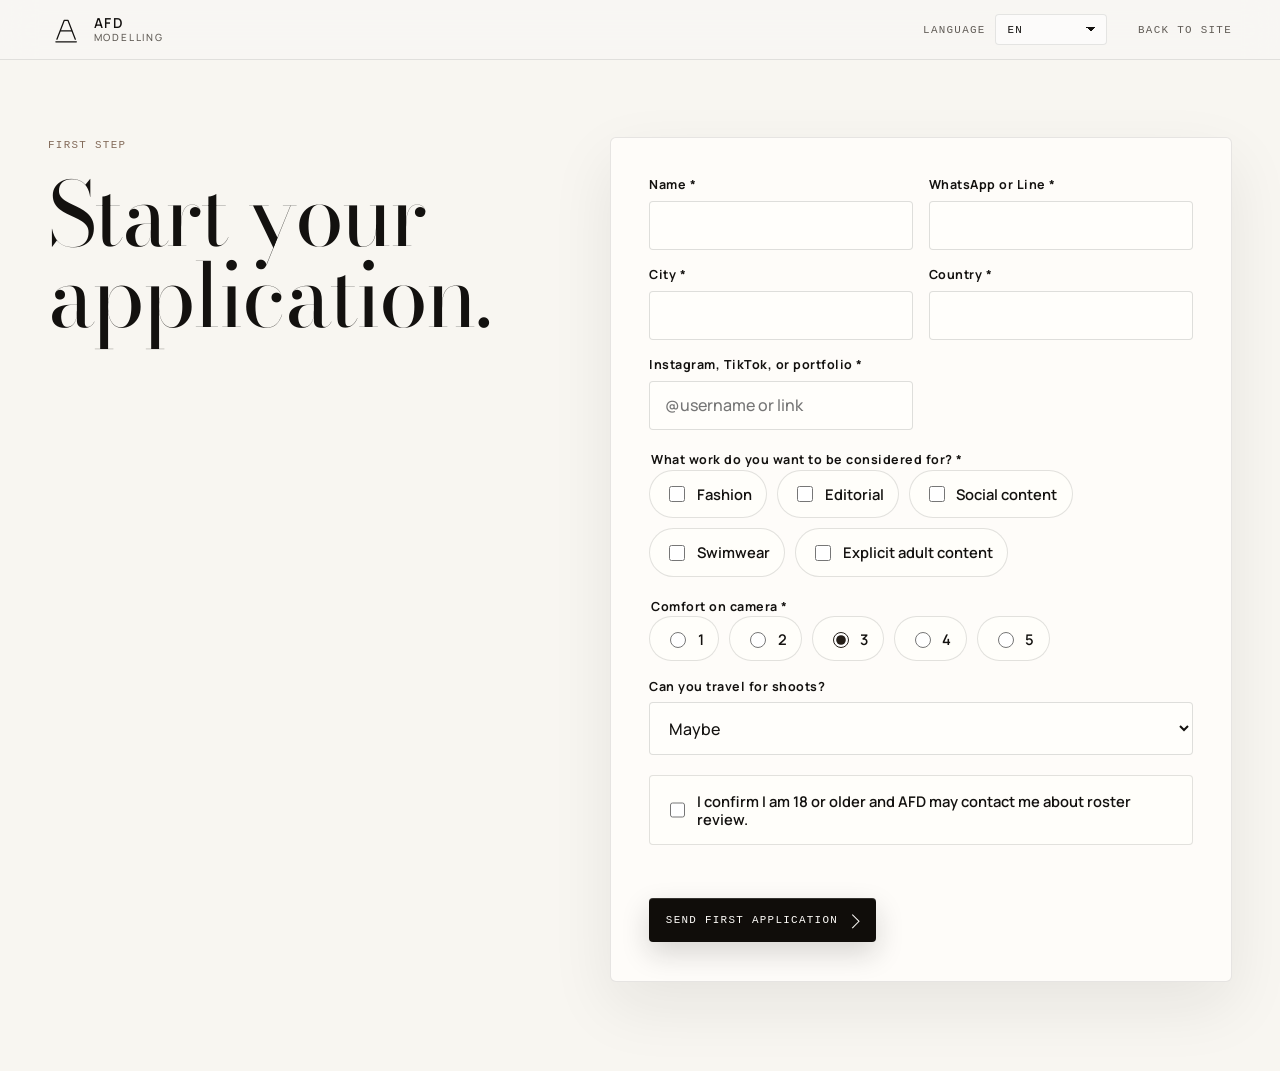
==== commit 53474d79: "Add adult content work option" ====
--- a/apply/index.html
+++ b/apply/index.html
@@ -88,7 +88,6 @@
           <input type="hidden" name="entry.1042708588" value="Yes" />
           <input type="hidden" name="entry.443918261" value="Not collected on website form" />
           <input type="hidden" name="entry.1062810293" data-location-field />
-          <input type="hidden" name="entry.266439194" />
           <input type="hidden" name="entry.1720834154_sentinel" />
 
           <div class="field-grid">
@@ -130,6 +129,7 @@
             <label><input type="checkbox" name="entry.1720834154" value="Editorial" /> <span data-i18n="workEditorial">Editorial</span></label>
             <label><input type="checkbox" name="entry.1720834154" value="Social media influencer videos" /> <span data-i18n="workSocial">Social content</span></label>
             <label><input type="checkbox" name="entry.1720834154" value="Swimwear" /> <span data-i18n="workSwimwear">Swimwear</span></label>
+            <label><input type="checkbox" name="entry.1720834154" value="Explicit adult content" /> <span data-i18n="workAdult">Explicit adult content</span></label>
           </fieldset>
 
           <fieldset class="choice-field compact-choice">
@@ -139,13 +139,6 @@
             <label><input type="radio" name="entry.1772006111" value="3" checked /> 3</label>
             <label><input type="radio" name="entry.1772006111" value="4" /> 4</label>
             <label><input type="radio" name="entry.1772006111" value="5" /> 5</label>
-          </fieldset>
-
-          <fieldset class="choice-field discussion-choice">
-            <legend data-i18n="widerLegend">Are you open to discussing a wider range of paid modelling opportunities? *</legend>
-            <label><input type="radio" name="wider_opportunities" value="Yes" required /> <span data-i18n="yes">Yes</span></label>
-            <label><input type="radio" name="wider_opportunities" value="No" /> <span data-i18n="no">No</span></label>
-            <label><input type="radio" name="wider_opportunities" value="Open to discussing" /> <span data-i18n="openDiscussing">Open to discussing</span></label>
           </fieldset>
 
           <label class="form-field form-field-wide">
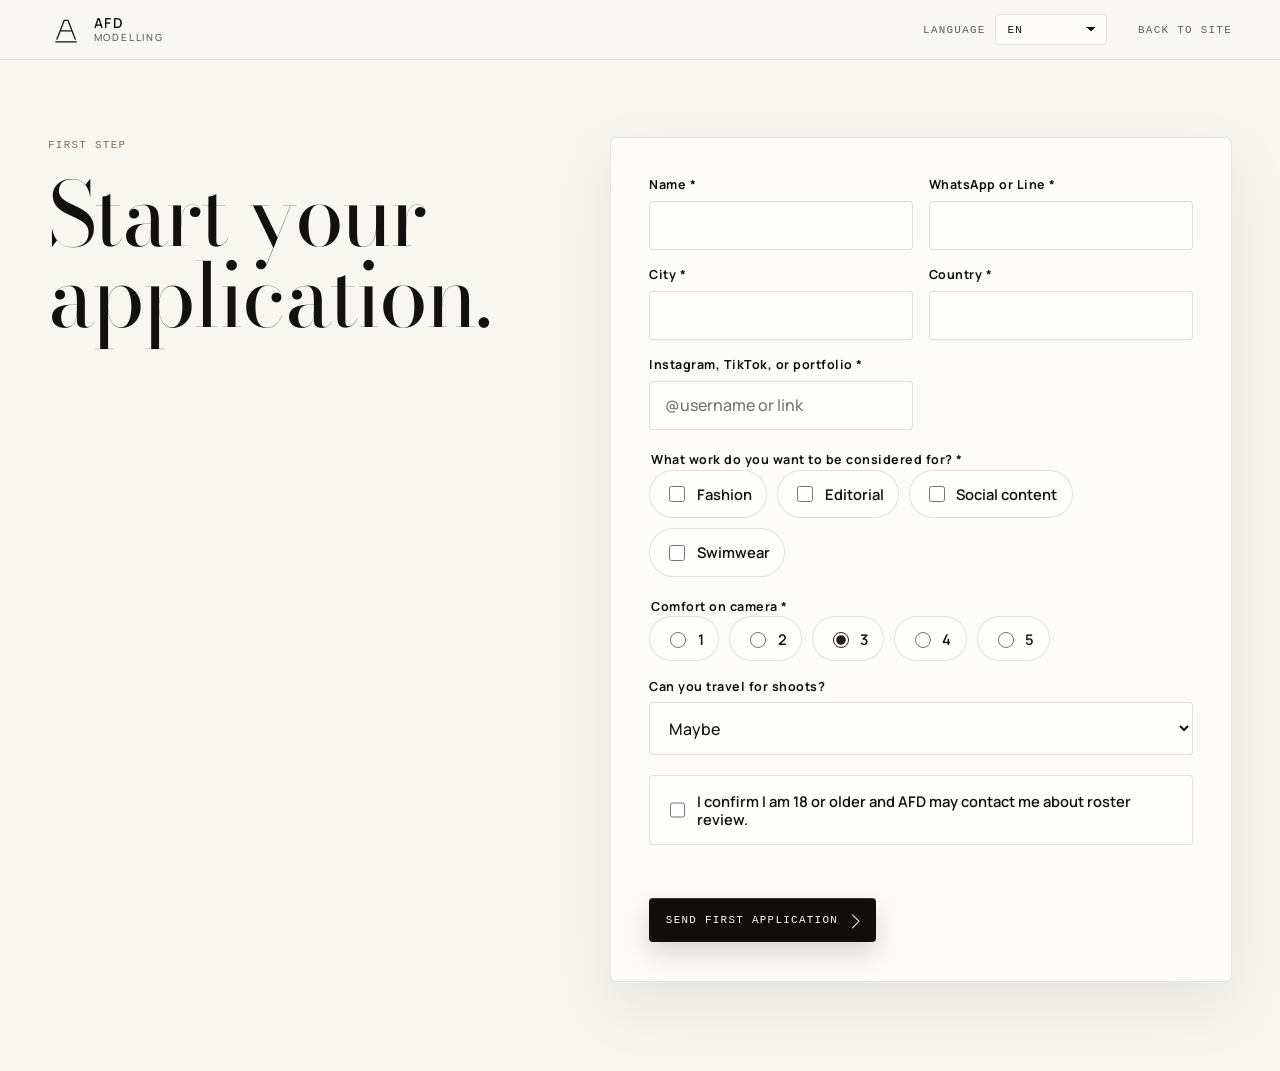
==== commit 2c3b7a1c: "Add adult content visibility toggle" ====
--- a/apply/index.html
+++ b/apply/index.html
@@ -123,13 +123,12 @@
             </label>
           </div>
 
-          <fieldset class="choice-field">
+          <fieldset class="choice-field" data-work-options>
             <legend data-i18n="workLegend">What work do you want to be considered for? *</legend>
             <label><input type="checkbox" name="entry.1720834154" value="Fashion" /> <span data-i18n="workFashion">Fashion</span></label>
             <label><input type="checkbox" name="entry.1720834154" value="Editorial" /> <span data-i18n="workEditorial">Editorial</span></label>
             <label><input type="checkbox" name="entry.1720834154" value="Social media influencer videos" /> <span data-i18n="workSocial">Social content</span></label>
             <label><input type="checkbox" name="entry.1720834154" value="Swimwear" /> <span data-i18n="workSwimwear">Swimwear</span></label>
-            <label><input type="checkbox" name="entry.1720834154" value="Explicit adult content" /> <span data-i18n="workAdult">Explicit adult content</span></label>
           </fieldset>
 
           <fieldset class="choice-field compact-choice">
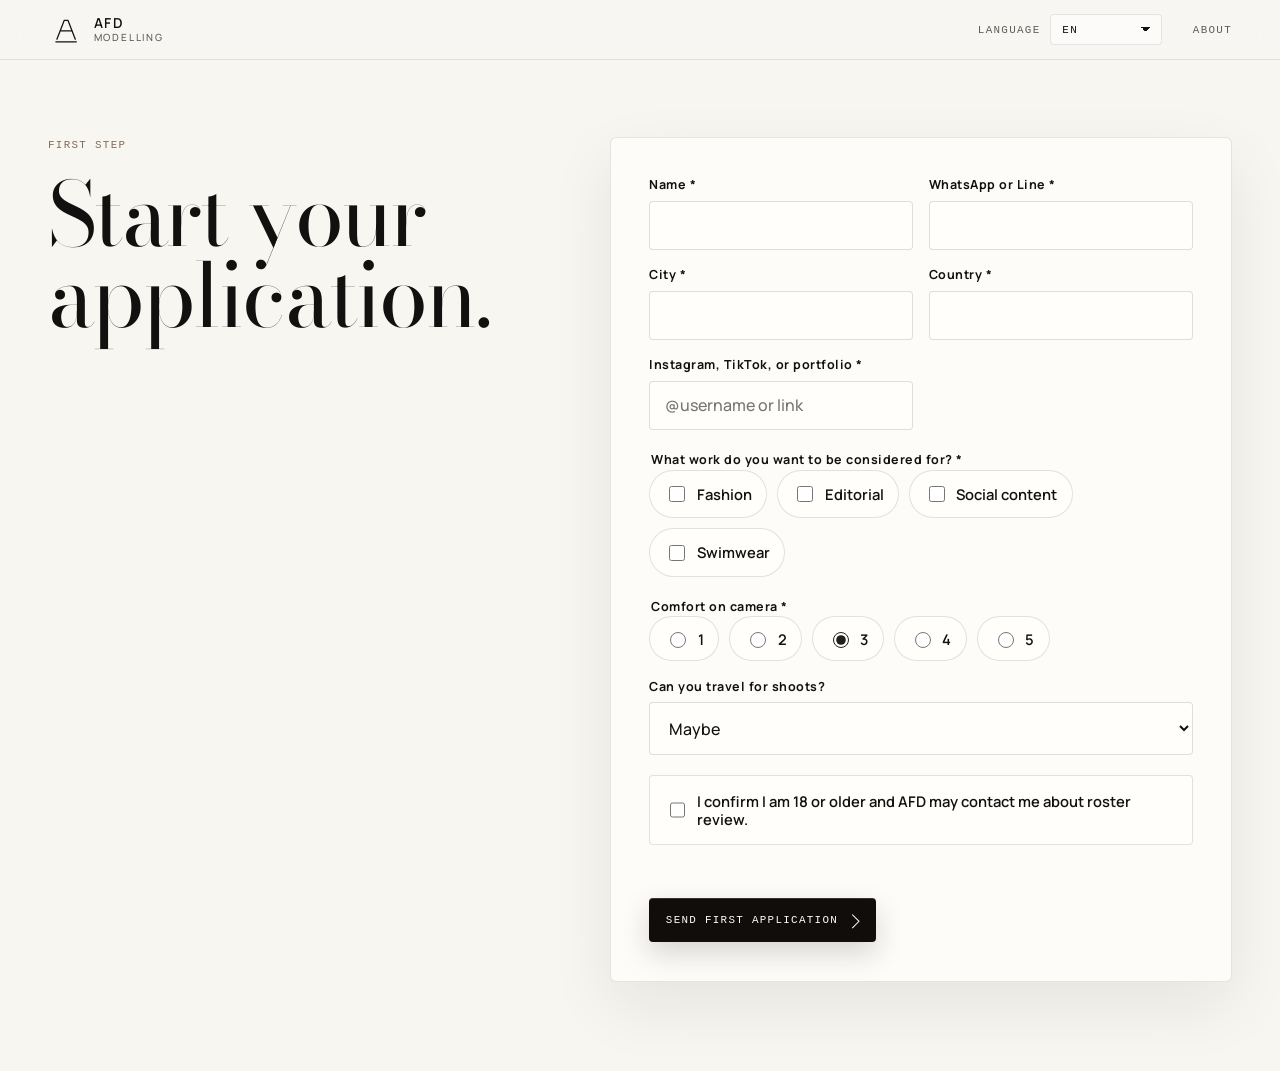
==== commit 7bb45073: "Make application form the homepage" ====
--- a/apply/index.html
+++ b/apply/index.html
@@ -60,7 +60,7 @@
               <option value="ru">Русский</option>
             </select>
           </label>
-          <a class="text-link" href="../" data-i18n="backToSite">Back to site</a>
+          <a class="text-link" href="../about/" data-i18n="aboutLink">About</a>
         </div>
       </nav>
     </header>
@@ -163,7 +163,7 @@
           <p class="kicker" data-i18n="successKicker">Application sent</p>
           <h2 data-i18n="successTitle">We have your first details.</h2>
           <p data-i18n="successText">If your look fits the roster, AFD will contact you privately for the next step.</p>
-          <a class="text-link" href="../" data-i18n="returnToSite">Return to site</a>
+          <a class="text-link" href="../about/" data-i18n="returnToSite">Return to site</a>
         </div>
 
         <iframe
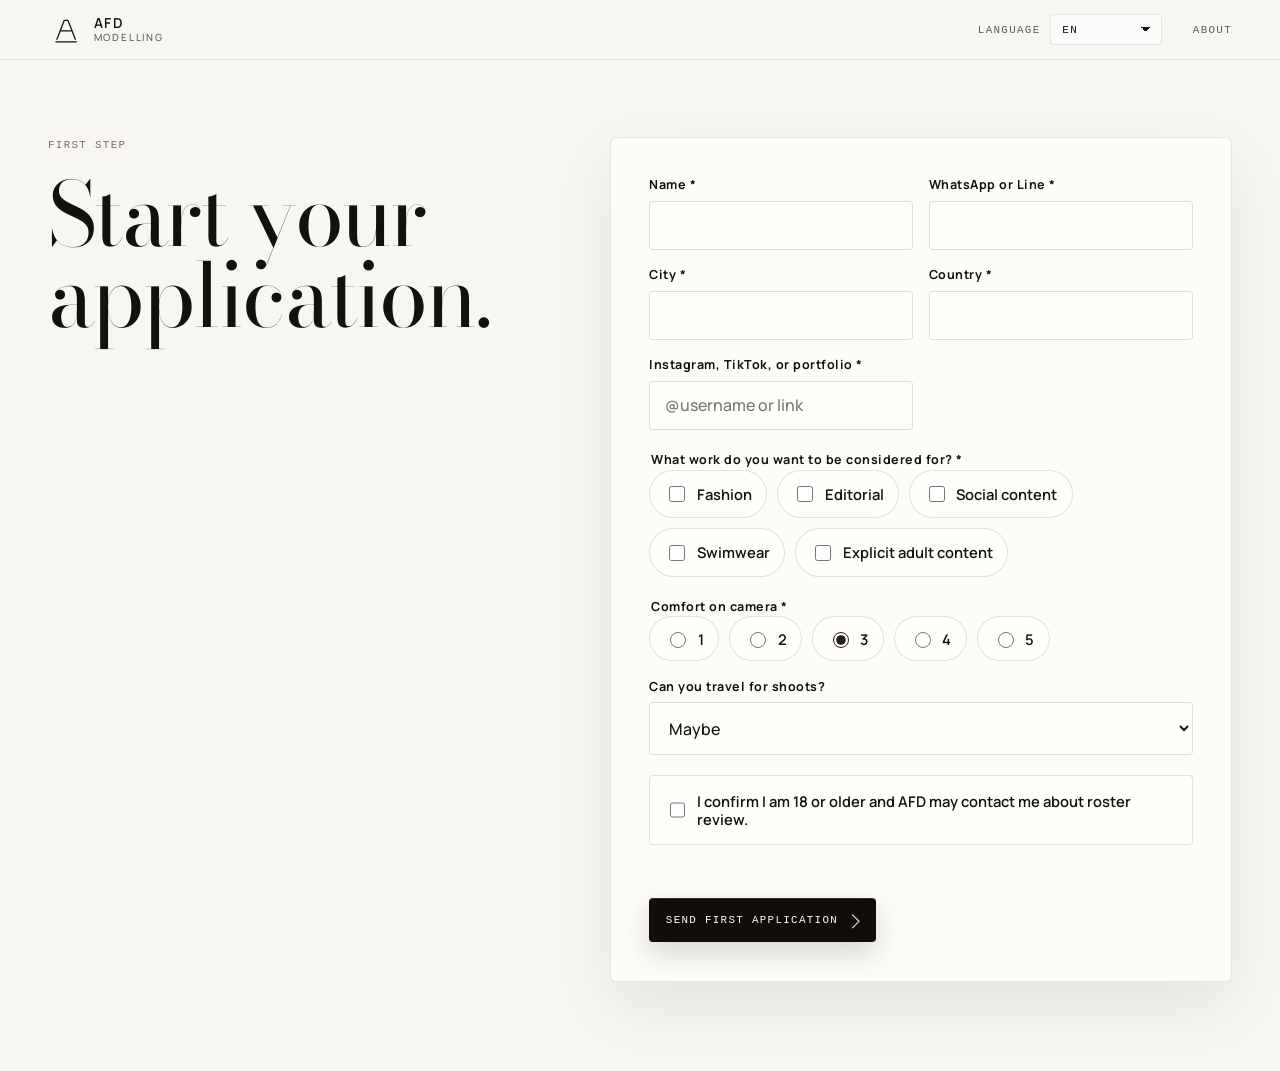
==== commit 37551936: "Make form success full page" ====
--- a/apply/index.html
+++ b/apply/index.html
@@ -159,7 +159,7 @@
           <button class="button form-submit" type="submit" data-i18n="submitButton">Send first application</button>
         </form>
 
-        <div class="form-success" id="form-success" aria-live="polite" hidden>
+        <div class="form-success" id="form-success" aria-live="polite" tabindex="-1" hidden>
           <p class="kicker" data-i18n="successKicker">Application sent</p>
           <h2 data-i18n="successTitle">We have your first details.</h2>
           <p data-i18n="successText">If your look fits the roster, AFD will contact you privately for the next step.</p>
--- a/styles.css
+++ b/styles.css
@@ -14,6 +14,10 @@
 
 * {
   box-sizing: border-box;
+}
+
+[hidden] {
+  display: none !important;
 }
 
 html {
@@ -974,6 +978,64 @@
   padding: clamp(1rem, 2vw, 2rem) 0;
 }
 
+.form-success:focus {
+  outline: none;
+}
+
+.application-page.is-application-sent {
+  min-height: 100vh;
+  background: var(--canvas);
+}
+
+.application-page.is-application-sent .site-header,
+.application-page.is-application-sent .application-intro {
+  display: none;
+}
+
+.application-page.is-application-sent .application-shell {
+  display: block;
+  width: min(100%, 1440px);
+  min-height: 100vh;
+  padding: clamp(1.1rem, 3.5vw, 2rem) clamp(1.25rem, 4vw, 4rem) clamp(3rem, 7vw, 6rem);
+}
+
+.application-page.is-application-sent .application-panel {
+  max-width: 46rem;
+  border: 0;
+  border-radius: 0;
+  background: transparent;
+  box-shadow: none;
+  padding: 0;
+}
+
+.application-page.is-application-sent .form-success {
+  padding: 0;
+}
+
+.application-page.is-application-sent .form-success h2 {
+  max-width: 9.5ch;
+  margin: 0 0 clamp(0.9rem, 2vw, 1.25rem);
+  font-size: clamp(4.25rem, 10vw, 7rem);
+  line-height: 0.9;
+}
+
+.application-page.is-application-sent .form-success p:not(.kicker) {
+  max-width: 42rem;
+  margin: 0 0 clamp(1.7rem, 4vw, 2.4rem);
+  color: var(--muted);
+  font-size: clamp(1.05rem, 2vw, 1.35rem);
+  line-height: 1.45;
+}
+
+.application-page.is-application-sent .form-success .kicker {
+  margin-bottom: clamp(1.15rem, 3vw, 1.6rem);
+  color: oklch(0.42 0.05 55);
+}
+
+.application-page.is-application-sent .form-success .text-link {
+  display: inline-block;
+}
+
 .submit-frame {
   position: absolute;
   width: 1px;
